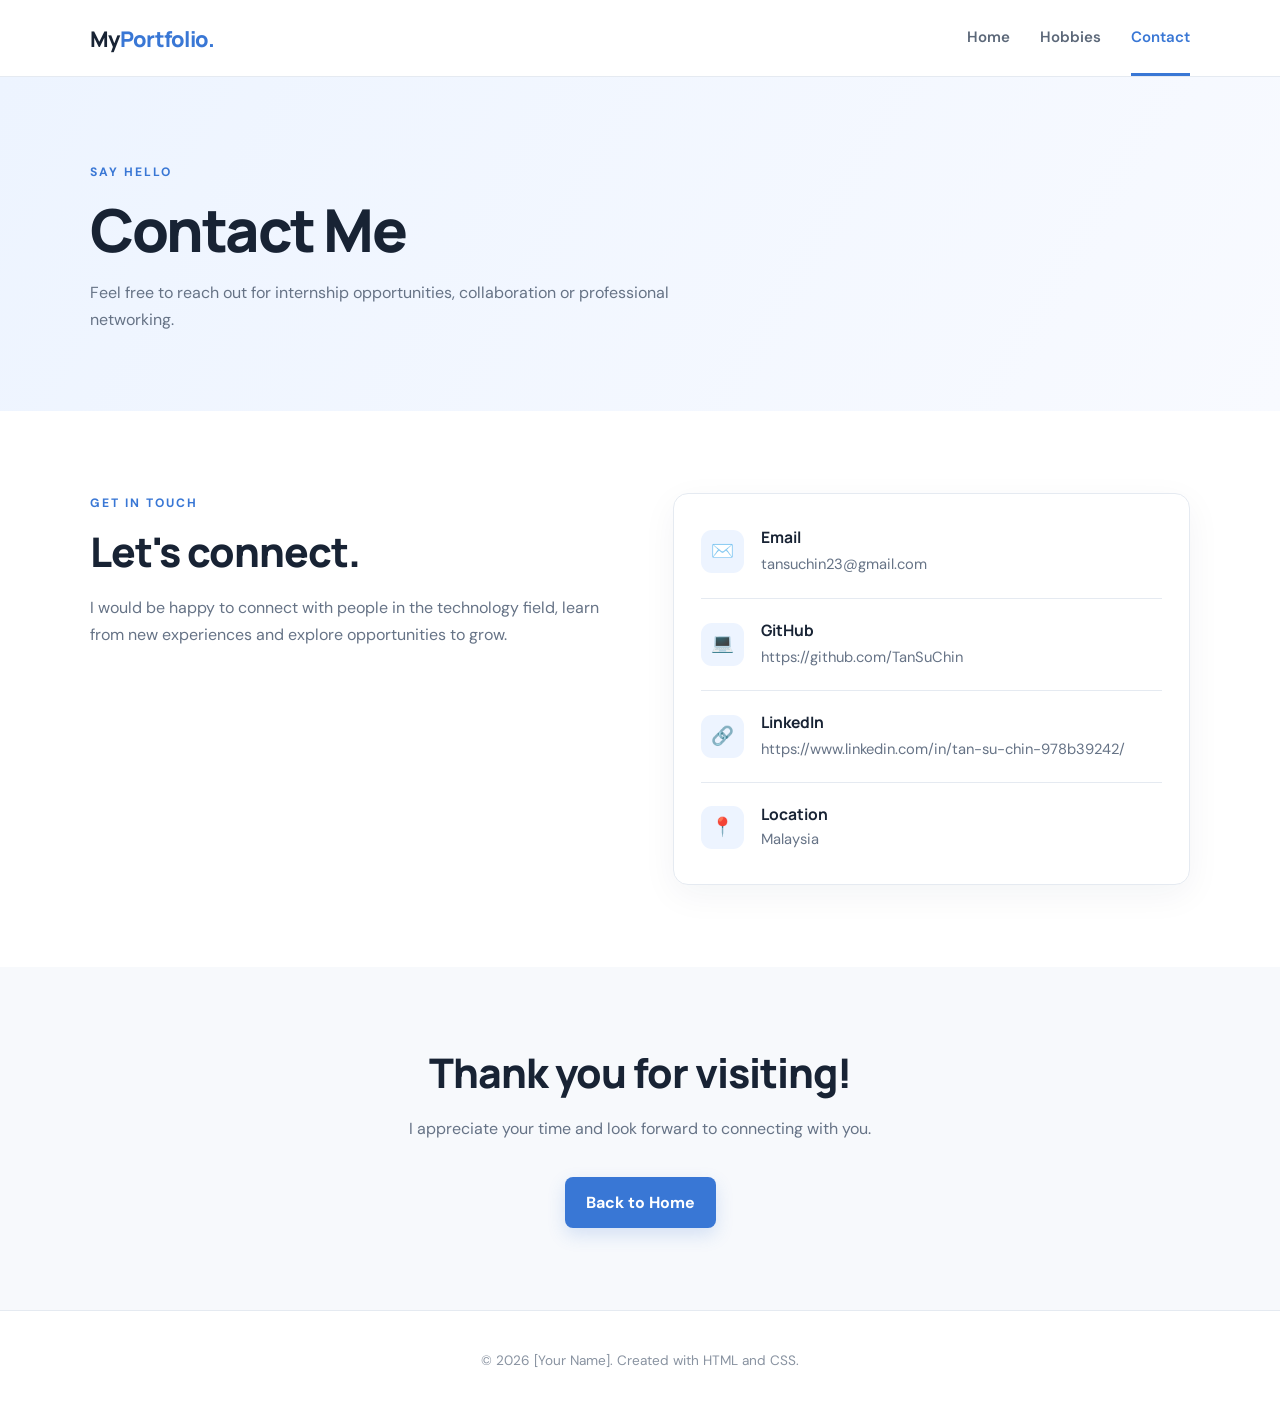
==== contact.html @ 2b61612e "Add personal resume website" ====
<!DOCTYPE html>
<html lang="en">
<head>
  <meta charset="UTF-8">
  <meta name="viewport" content="width=device-width, initial-scale=1.0">
  <title>Contact | Personal Resume</title>
  <link rel="stylesheet" href="style.css">
</head>
<body>
  <header class="site-header">
    <nav class="navbar container" aria-label="Main navigation">
      <a class="brand" href="index.html">My<span>Portfolio.</span></a>
      <div class="nav-links">
        <a href="index.html">Home</a>
        <a href="hobbies.html">Hobbies</a>
        <a class="active" href="contact.html">Contact</a>
      </div>
    </nav>
  </header>

  <main>
    <section class="page-hero">
      <div class="container">
        <p class="eyebrow">SAY HELLO</p>
        <h1>Contact Me</h1>
        <p>Feel free to reach out for internship opportunities, collaboration or professional networking.</p>
      </div>
    </section>

    <section class="section container contact-layout">
      <div>
        <p class="eyebrow">GET IN TOUCH</p>
        <h2 class="section-title">Let's connect.</h2>
        <p class="section-lead">I would be happy to connect with people in the technology field, learn from new experiences and explore opportunities to grow.</p>
      </div>
      <div class="contact-card">
        <div class="contact-item">
          <span class="contact-icon">✉️</span>
          <div><h3>Email</h3><a href="mailto:your.email@example.com">tansuchin23@gmail.com</a></div>
        </div>
        <div class="contact-item">
          <span class="contact-icon">💻</span>
          <div><h3>GitHub</h3><a href="https://github.com/yourusername" target="_blank" rel="noopener">https://github.com/TanSuChin</a></div>
        </div>
        <div class="contact-item">
          <span class="contact-icon">🔗</span>
          <div><h3>LinkedIn</h3><a href="https://www.linkedin.com/in/yourusername/" target="_blank" rel="noopener">https://www.linkedin.com/in/tan-su-chin-978b39242/</a></div>
        </div>
        <div class="contact-item">
          <span class="contact-icon">📍</span>
          <div><h3>Location</h3><p>Malaysia</p></div>
        </div>
      </div>
    </section>
    <section class="section soft-bg center">
      <div class="container">
        <h2 class="section-title">Thank you for visiting!</h2>
        <p class="section-lead">I appreciate your time and look forward to connecting with you.</p>
        <a class="button primary" href="index.html">Back to Home</a>
      </div>
    </section>
  </main>

  <footer class="footer">
    <p>© 2026 [Your Name]. Created with HTML and CSS.</p>
  </footer>
</body>
</html>
---- style.css ----
@import url('https://fonts.googleapis.com/css2?family=DM+Sans:wght@400;500;600;700&family=Manrope:wght@500;600;700;800&display=swap');

:root {
  --ink: #182334;
  --muted: #667386;
  --accent: #3977d5;
  --accent-dark: #245eaf;
  --pale: #edf4ff;
  --line: #e5eaf1;
  --white: #ffffff;
}

* { box-sizing: border-box; }
html { scroll-behavior: smooth; }
body {
  margin: 0;
  color: var(--ink);
  background: var(--white);
  font-family: 'DM Sans', Arial, sans-serif;
  line-height: 1.7;
}
a { color: var(--accent); text-decoration: none; }
a:hover { color: var(--accent-dark); }
.container { width: min(1100px, 90%); margin: 0 auto; }

.site-header {
  position: sticky;
  top: 0;
  z-index: 10;
  background: rgba(255,255,255,.94);
  border-bottom: 1px solid var(--line);
  backdrop-filter: blur(12px);
}
.navbar { min-height: 76px; display: flex; align-items: center; justify-content: space-between; gap: 24px; }
.brand { color: var(--ink); font: 800 1.35rem 'Manrope', sans-serif; letter-spacing: -.7px; }
.brand span { color: var(--accent); }
.nav-links { display: flex; gap: 30px; align-items: center; }
.nav-links a { color: #5c6879; font-weight: 600; font-size: .94rem; padding: 25px 0 22px; border-bottom: 3px solid transparent; }
.nav-links a:hover, .nav-links a.active { color: var(--accent); border-bottom-color: var(--accent); }

.hero { min-height: 570px; display: grid; grid-template-columns: 1.5fr .8fr; align-items: center; gap: 70px; padding-top: 65px; padding-bottom: 65px; }
.eyebrow { color: var(--accent); font-size: .76rem; font-weight: 700; letter-spacing: 2px; margin: 0 0 14px; }
.hero h1, .page-hero h1 { font: 800 clamp(2.5rem, 6vw, 4.5rem)/1.12 'Manrope', sans-serif; letter-spacing: -2.5px; margin: 0 0 16px; }
.hero h1 span { color: var(--accent); }
.hero h2 { color: #526176; font: 600 1.2rem 'Manrope', sans-serif; margin: 0 0 18px; }
.intro { color: var(--muted); max-width: 650px; font-size: 1.04rem; }
.hero-actions { display: flex; flex-wrap: wrap; gap: 13px; margin-top: 28px; }
.button { display: inline-block; border-radius: 8px; padding: 12px 21px; font-weight: 700; transition: .2s ease; }
.button.primary { background: var(--accent); color: white; box-shadow: 0 7px 18px rgba(57,119,213,.18); }
.button.primary:hover { background: var(--accent-dark); transform: translateY(-2px); }
.button.secondary { color: var(--ink); border: 1px solid #d6deea; background: white; }
.button.secondary:hover { border-color: var(--accent); color: var(--accent); }
.hero-card { background: linear-gradient(145deg, #f1f6ff, #ffffff); border: 1px solid #e2ebf8; border-radius: 22px; padding: 38px 25px; text-align: center; box-shadow: 0 20px 55px rgba(38,75,125,.09); }
.avatar {
  width: 142px;
  height: 142px;
  margin: 0 auto 22px;
  border-radius: 50%;
  object-fit: cover;
  display: block;
  border: 7px solid white;
  box-shadow: 0 5px 25px rgba(30,83,150,.12);
}
.hero-card-name { font: 800 1.3rem 'Manrope', sans-serif; margin: 0; }
.muted, .small { color: var(--muted); }
.hero-card .muted { margin: 4px 0 0; font-size: .9rem; }
.mini-line { width: 45px; height: 3px; background: var(--accent); margin: 22px auto 15px; border-radius: 4px; }
.small { margin: 3px; font-size: .88rem; }

.section { padding-top: 82px; padding-bottom: 82px; }
.soft-bg { background: #f7f9fc; }
.section-title { font: 800 clamp(1.8rem, 4vw, 2.55rem)/1.2 'Manrope', sans-serif; letter-spacing: -1px; margin: 0 0 17px; }
.section-lead { color: var(--muted); max-width: 760px; margin: 0 0 35px; }
.info-grid, .project-grid, .hobby-grid { display: grid; grid-template-columns: repeat(3, 1fr); gap: 20px; margin-top: 34px; }
.info-card, .project-card, .hobby-card { background: white; border: 1px solid var(--line); border-radius: 14px; padding: 25px; box-shadow: 0 8px 28px rgba(28,49,77,.035); }
.card-icon { font-size: 1.7rem; }
.info-card h3, .project-card h3, .hobby-card h2 { font: 700 1.12rem 'Manrope', sans-serif; margin: 13px 0 9px; }
.info-card p, .project-card p, .hobby-card p { color: var(--muted); font-size: .94rem; margin: 7px 0; }
.info-card strong { color: var(--ink); }
.info-card .muted { font-size: .84rem; }
.skills-wrap { display: flex; flex-wrap: wrap; gap: 12px; }
.skill { padding: 9px 16px; border: 1px solid #dce7f7; border-radius: 7px; color: #315f9e; background: #f2f7ff; font-weight: 600; font-size: .92rem; }
.note { color: #8590a0; font-size: .82rem; margin-top: 20px; }
.project-grid { grid-template-columns: repeat(3, 1fr); }
.project-number { color: #9bb8e3; font: 800 1.7rem 'Manrope', sans-serif; }
.project-card h3 { font-size: 1.25rem; margin-top: 4px; }
.project-card .project-tags { color: var(--accent); font-size: .82rem; font-weight: 700; margin-top: 17px; }
.center { text-align: center; }
.center .section-lead { margin-left: auto; margin-right: auto; }

.page-hero { background: linear-gradient(120deg, #edf4ff, #f8faff); padding: 85px 0 78px; }
.page-hero h1 { font-size: clamp(2.4rem, 5vw, 3.7rem); }
.page-hero p:not(.eyebrow) { color: var(--muted); max-width: 650px; margin-bottom: 0; }
.hobby-grid { grid-template-columns: repeat(2, 1fr); margin-top: 0; }
.hobby-card { padding: 32px; }
.hobby-icon { font-size: 2rem; }
.hobby-card h2 { font-size: 1.25rem; }
.personal-note { margin-top: 28px; padding: 30px; border-left: 4px solid var(--accent); background: var(--pale); border-radius: 0 12px 12px 0; }
.personal-note h2 { font: 700 1.2rem 'Manrope', sans-serif; margin: 0 0 8px; }
.personal-note p { color: var(--muted); margin: 0; }
.contact-layout { display: grid; grid-template-columns: 1fr 1fr; gap: 65px; align-items: start; }
.contact-card { border: 1px solid var(--line); border-radius: 15px; padding: 12px 27px; box-shadow: 0 10px 35px rgba(28,49,77,.05); }
.contact-item { display: flex; gap: 17px; align-items: center; padding: 20px 0; border-bottom: 1px solid var(--line); }
.contact-item:last-child { border-bottom: 0; }
.contact-icon { width: 43px; height: 43px; flex: 0 0 43px; display: grid; place-items: center; border-radius: 11px; background: var(--pale); font-size: 1.15rem; }
.contact-item h3 { font: 700 .98rem 'Manrope', sans-serif; margin: 0 0 2px; }
.contact-item p, .contact-item a { color: var(--muted); margin: 0; font-size: .92rem; overflow-wrap: anywhere; }
.contact-item a:hover { color: var(--accent); }
.footer { text-align: center; padding: 24px 5%; color: #8993a1; border-top: 1px solid var(--line); font-size: .85rem; }

@media (max-width: 760px) {
  .navbar { min-height: 68px; flex-wrap: wrap; padding-top: 12px; padding-bottom: 8px; }
  .nav-links { gap: 19px; }
  .nav-links a { padding: 8px 0 10px; font-size: .88rem; }
  .hero { grid-template-columns: 1fr; gap: 35px; padding-top: 55px; }
  .hero-card { max-width: 390px; width: 100%; margin: 0 auto; }
  .info-grid, .project-grid { grid-template-columns: 1fr; }
  .hobby-grid { grid-template-columns: 1fr; }
  .contact-layout { grid-template-columns: 1fr; gap: 25px; }
  .section { padding-top: 60px; padding-bottom: 60px; }
}
@media (max-width: 420px) {
  .navbar { justify-content: center; }
  .brand { width: 100%; text-align: center; }
  .nav-links { width: 100%; justify-content: center; gap: 24px; }
  .hero h1 { letter-spacing: -1.5px; }
}
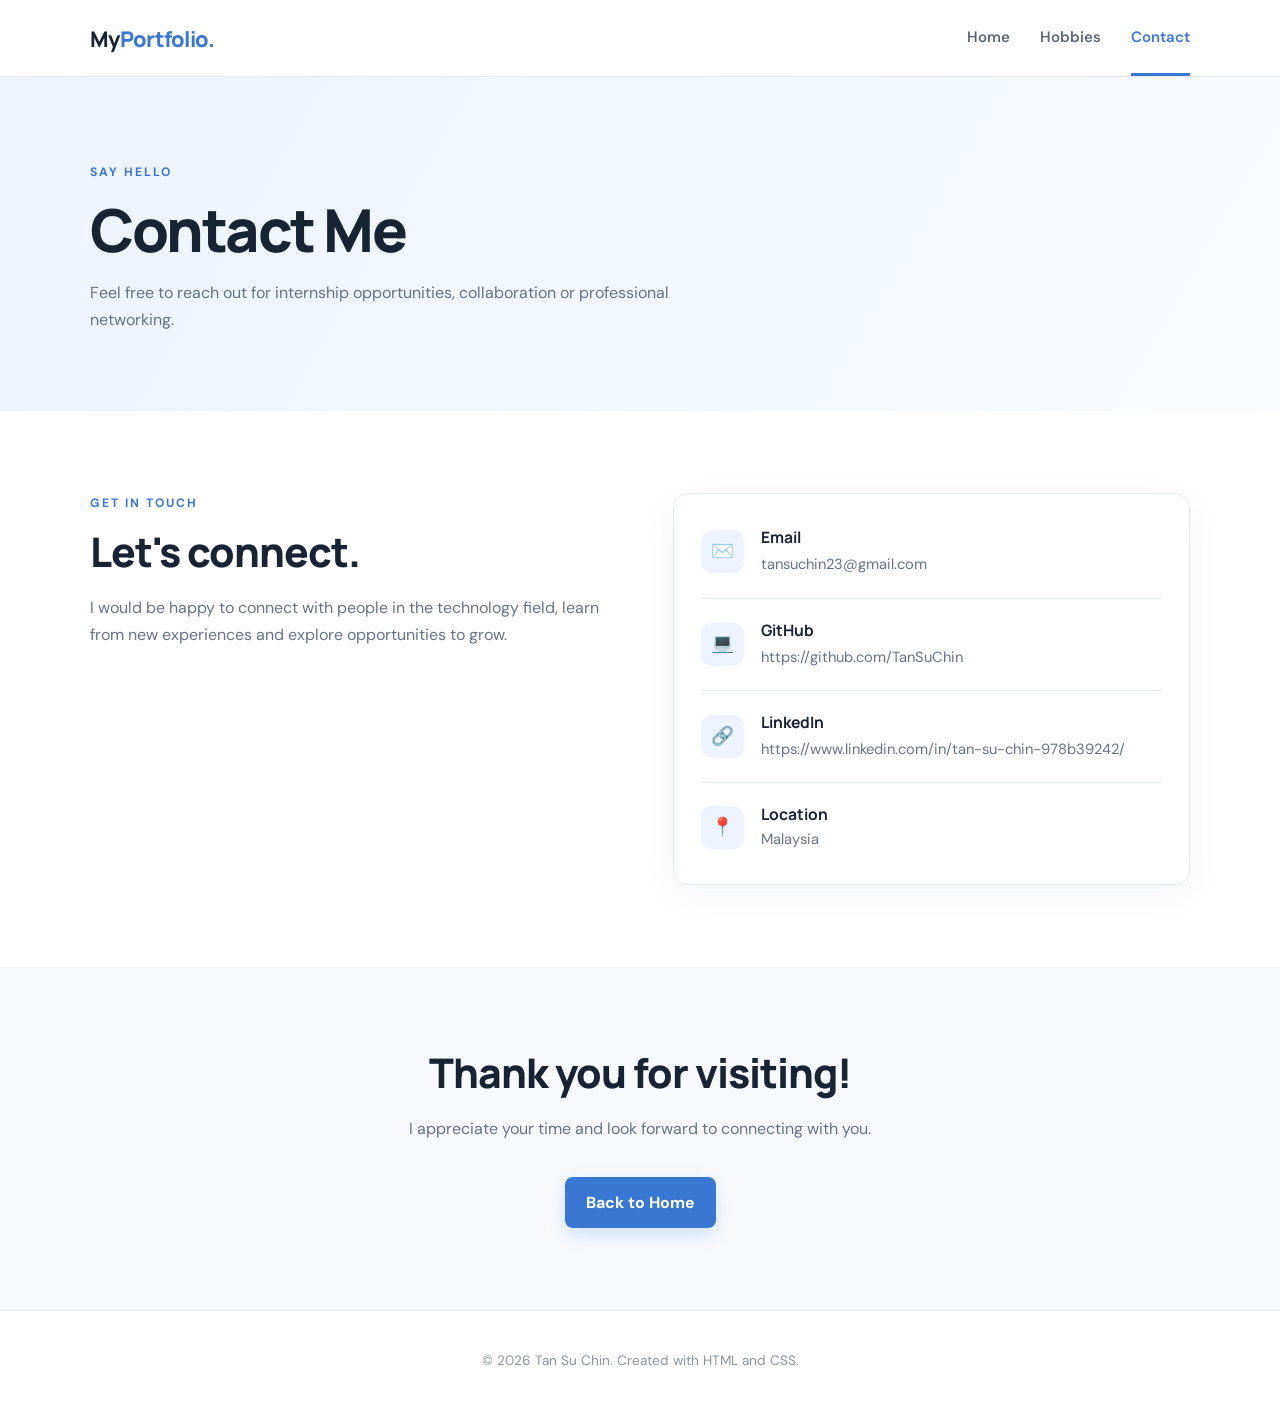
==== commit 207486ff: "Update contact.html" ====
--- a/contact.html
+++ b/contact.html
@@ -62,7 +62,7 @@
   </main>
 
   <footer class="footer">
-    <p>© 2026 [Your Name]. Created with HTML and CSS.</p>
+    <p>© 2026 Tan Su Chin. Created with HTML and CSS.</p>
   </footer>
 </body>
 </html>
